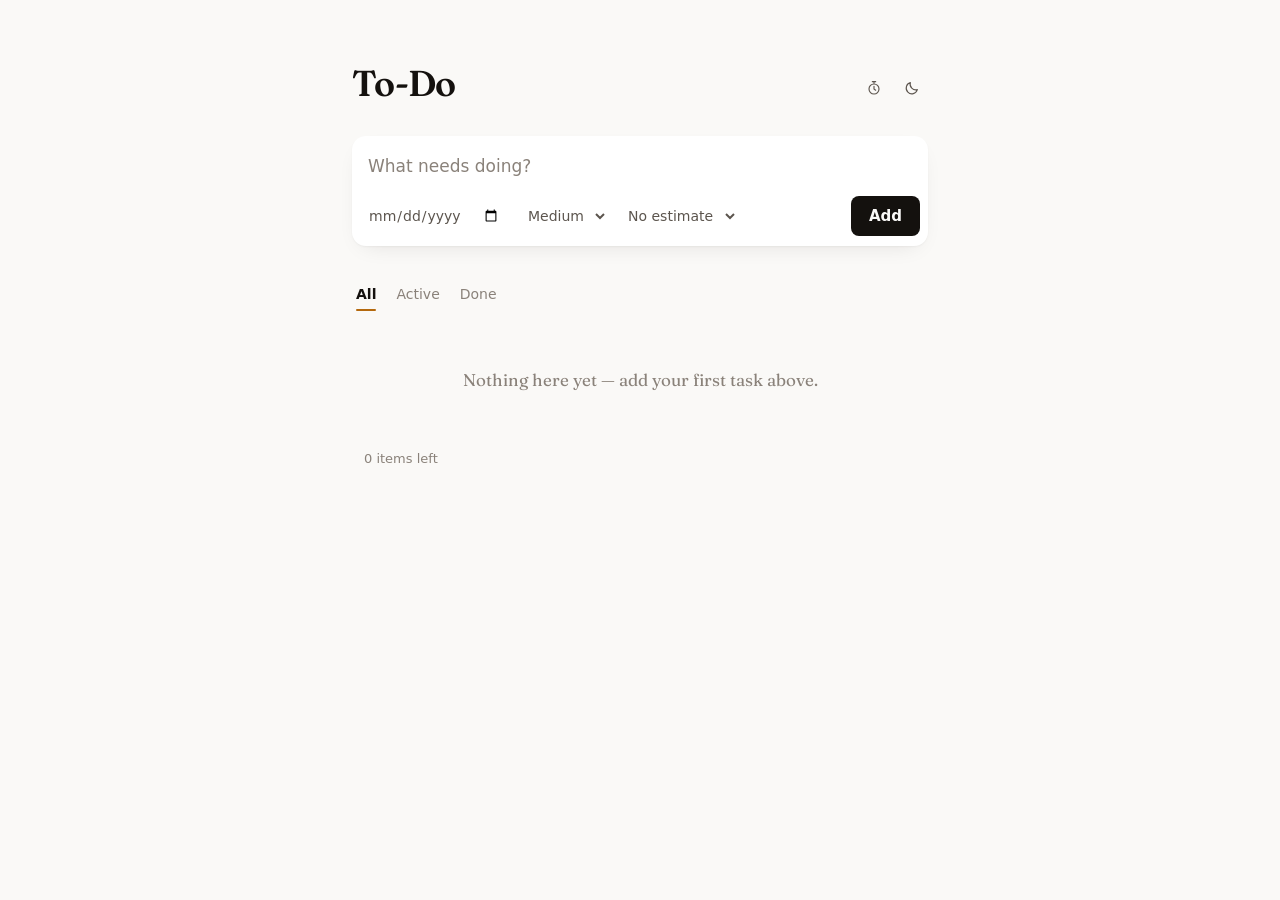
==== index.html @ 2651d8e7 "Add a reset control and a standalone full-screen timer Two additions, both aimed at making the timer" ====
<!DOCTYPE html>
<html lang="en">
<head>
  <meta charset="UTF-8">
  <meta name="viewport" content="width=device-width, initial-scale=1.0">
  <title>To-Do</title>
  <meta name="description" content="A simple to-do list with due dates, priorities, and filters. Tasks are stored on your device.">

  <!-- Paths stay relative: the app is served from a /To-Do/ subpath on GitHub
       Pages and must also run straight from the filesystem. -->
  <link rel="preload" href="./fonts/fraunces.woff2" as="font" type="font/woff2" crossorigin>
  <link rel="stylesheet" href="./styles.css">
  <link rel="manifest" href="./manifest.webmanifest">
  <link rel="icon" href="./icons/icon-192.png">
  <link rel="apple-touch-icon" href="./icons/apple-touch-icon.png">

  <meta name="theme-color" content="#faf9f7" media="(prefers-color-scheme: light)">
  <meta name="theme-color" content="#131211" media="(prefers-color-scheme: dark)">
  <meta name="mobile-web-app-capable" content="yes">
  <meta name="apple-mobile-web-app-capable" content="yes">
  <meta name="apple-mobile-web-app-title" content="To-Do">
  <meta name="apple-mobile-web-app-status-bar-style" content="default">
  <script>
    // Applied before first paint so the page never flashes the wrong theme.
    try {
      var stored = localStorage.getItem('todo.theme');
      var theme = stored || (window.matchMedia('(prefers-color-scheme: dark)').matches ? 'dark' : 'light');
      document.documentElement.setAttribute('data-theme', theme);
    } catch (e) {
      document.documentElement.setAttribute('data-theme', 'light');
    }
  </script>
</head>
<body>
  <div class="app">
    <header class="app-header">
      <h1>To-Do</h1>
      <div class="header-actions">
        <button id="install" class="install-button" type="button" hidden>Install</button>
        <button id="timer-open" class="icon-button" type="button" aria-label="Open timer">
          <svg class="icon" viewBox="0 0 24 24" width="16" height="16" aria-hidden="true">
            <circle cx="12" cy="13.5" r="7.5" fill="none" stroke="currentColor" stroke-width="1.7"/>
            <path d="M12 9.5v4l2.5 1.75M9.5 2.5h5M12 2.5v2.2"
                  fill="none" stroke="currentColor" stroke-width="1.7"
                  stroke-linecap="round" stroke-linejoin="round"/>
          </svg>
          <span class="icon-dot" aria-hidden="true"></span>
        </button>
        <button id="theme-toggle" class="icon-button" type="button" aria-label="Switch theme">
          <svg class="icon icon-moon" viewBox="0 0 24 24" width="16" height="16" aria-hidden="true">
            <path d="M20 14.5A8.5 8.5 0 0 1 9.5 4a8.5 8.5 0 1 0 10.5 10.5Z"
                  fill="none" stroke="currentColor" stroke-width="1.7"
                  stroke-linecap="round" stroke-linejoin="round"/>
          </svg>
          <svg class="icon icon-sun" viewBox="0 0 24 24" width="16" height="16" aria-hidden="true">
            <circle cx="12" cy="12" r="4.2" fill="none" stroke="currentColor" stroke-width="1.7"/>
            <path d="M12 2.6v2.2M12 19.2v2.2M21.4 12h-2.2M4.8 12H2.6M18.6 5.4l-1.6 1.6M7 17l-1.6 1.6M18.6 18.6 17 17M7 7 5.4 5.4"
                  fill="none" stroke="currentColor" stroke-width="1.7" stroke-linecap="round"/>
          </svg>
        </button>
      </div>
    </header>

    <form id="add-form" class="add-form" autocomplete="off">
      <div class="field field-text">
        <label for="task-text">Task</label>
        <input id="task-text" name="text" type="text" placeholder="What needs doing?" maxlength="200" required>
      </div>
      <div class="field">
        <label for="task-due">Due date</label>
        <input id="task-due" name="due" type="date">
      </div>
      <div class="field">
        <label for="task-priority">Priority</label>
        <select id="task-priority" name="priority">
          <option value="low">Low</option>
          <option value="medium" selected>Medium</option>
          <option value="high">High</option>
        </select>
      </div>
      <div class="field">
        <label for="task-estimate">Time estimate</label>
        <select id="task-estimate" name="estimate">
          <option value="">No estimate</option>
          <option value="5">5m</option>
          <option value="15">15m</option>
          <option value="25">25m</option>
          <option value="45">45m</option>
          <option value="60">1h</option>
          <option value="90">1h 30m</option>
          <option value="120">2h</option>
        </select>
      </div>
      <button type="submit" class="primary-button">Add</button>
    </form>

    <p id="estimate-hint" class="estimate-hint" hidden></p>

    <section id="focus-bar" class="focus-bar" hidden aria-label="Focus timer">
      <div class="focus-dial">
        <svg viewBox="0 0 44 44" width="44" height="44" aria-hidden="true">
          <circle class="focus-track" cx="22" cy="22" r="19" fill="none" stroke-width="3"/>
          <circle id="focus-arc" class="focus-arc" cx="22" cy="22" r="19" fill="none"
                  stroke-width="3" stroke-linecap="round"
                  transform="rotate(-90 22 22)"/>
        </svg>
      </div>
      <div class="focus-info">
        <span id="focus-task" class="focus-task"></span>
        <span id="focus-remaining" class="focus-remaining" role="timer" aria-live="off"></span>
      </div>
      <div class="focus-controls">
        <button type="button" id="focus-toggle" class="focus-button">Pause</button>
        <button type="button" id="focus-reset" class="focus-button focus-button-quiet">Reset</button>
        <button type="button" id="focus-stop" class="focus-button focus-button-quiet">Stop</button>
      </div>
    </section>

    <div class="filters" role="group" aria-label="Filter tasks">
      <button type="button" class="filter" data-filter="all" aria-pressed="true">All</button>
      <button type="button" class="filter" data-filter="active" aria-pressed="false">Active</button>
      <button type="button" class="filter" data-filter="done" aria-pressed="false">Done</button>
    </div>

    <ul id="task-list" class="task-list"></ul>
    <p id="empty-state" class="empty-state" hidden></p>

    <footer class="app-footer">
      <span id="counter" class="counter" aria-live="polite"></span>
      <span class="footer-actions">
        <button type="button" id="show-stats" class="text-button" hidden>Focus stats</button>
        <button type="button" id="clear-done" class="text-button" hidden>Clear completed</button>
      </span>
    </footer>
  </div>

  <dialog id="times-up" class="dialog">
    <h2 class="dialog-title">Time&rsquo;s up</h2>
    <p class="dialog-task" id="times-up-task"></p>
    <p class="dialog-detail" id="times-up-detail"></p>
    <div class="dialog-actions">
      <button type="button" id="times-up-done" class="primary-button">Done</button>
      <button type="button" class="secondary-button" data-extend="5">+5 min</button>
      <button type="button" class="secondary-button" data-extend="10">+10 min</button>
    </div>
    <button type="button" id="times-up-dismiss" class="text-button dialog-dismiss">Stop without finishing</button>
  </dialog>

  <dialog id="timer-view" class="timer-view" aria-label="Timer">
    <button type="button" id="timer-close" class="timer-close" aria-label="Close timer">
      <svg viewBox="0 0 24 24" width="20" height="20" aria-hidden="true">
        <path d="M6 6l12 12M18 6L6 18" fill="none" stroke="currentColor"
              stroke-width="1.7" stroke-linecap="round"/>
      </svg>
    </button>

    <div class="timer-stage">
      <div class="timer-setup" id="timer-setup">
        <div class="timer-fields">
          <label class="timer-field">
            <input id="timer-hours" type="number" min="0" max="23" step="1"
                   inputmode="numeric" value="0" aria-label="Hours">
            <span>hours</span>
          </label>
          <span class="timer-colon" aria-hidden="true">:</span>
          <label class="timer-field">
            <input id="timer-minutes" type="number" min="0" max="59" step="1"
                   inputmode="numeric" value="25" aria-label="Minutes">
            <span>minutes</span>
          </label>
        </div>
        <div class="timer-presets">
          <button type="button" data-preset="5">5m</button>
          <button type="button" data-preset="10">10m</button>
          <button type="button" data-preset="25">25m</button>
          <button type="button" data-preset="45">45m</button>
          <button type="button" data-preset="60">1h</button>
        </div>
      </div>

      <div class="timer-live" id="timer-live" hidden>
        <svg class="timer-ring" viewBox="0 0 240 240" aria-hidden="true">
          <circle class="timer-track" cx="120" cy="120" r="112" fill="none" stroke-width="2"/>
          <circle id="timer-arc" class="timer-arc" cx="120" cy="120" r="112" fill="none"
                  stroke-width="2" stroke-linecap="round" transform="rotate(-90 120 120)"/>
        </svg>
        <span id="timer-display" class="timer-display" role="timer" aria-live="off"></span>
        <span id="timer-note" class="timer-note"></span>
      </div>
    </div>

    <div class="timer-controls">
      <button type="button" id="timer-primary" class="timer-primary">Start</button>
      <button type="button" id="timer-reset" class="timer-secondary" hidden>Reset</button>
    </div>
  </dialog>

  <dialog id="stats" class="dialog dialog-wide">
    <h2 class="dialog-title">Focus stats</h2>
    <div id="stats-body"></div>
    <div class="dialog-actions">
      <button type="button" id="stats-close" class="primary-button">Close</button>
    </div>
  </dialog>

  <script src="./app.js"></script>
  <script>
    // Service workers need a real origin, so skip registration on file:// —
    // opening index.html straight from disk still works, just without offline.
    if ('serviceWorker' in navigator && location.protocol !== 'file:') {
      window.addEventListener('load', function () {
        navigator.serviceWorker.register('./sw.js').catch(function () {
          // Offline support is an enhancement; the app works regardless.
        });
      });
    }

    // Chrome and Edge fire this when the app is installable. Safari and Firefox
    // never do, so the button simply stays hidden there.
    (function () {
      var button = document.getElementById('install');
      var deferred = null;

      window.addEventListener('beforeinstallprompt', function (event) {
        event.preventDefault();
        deferred = event;
        button.hidden = false;
      });

      button.addEventListener('click', function () {
        if (!deferred) return;
        deferred.prompt();
        deferred = null;
        button.hidden = true;
      });

      window.addEventListener('appinstalled', function () {
        deferred = null;
        button.hidden = true;
      });
    })();
  </script>
</body>
</html>
---- styles.css ----
/* ---------------------------------------------------------------------------
   Ink & amber.

   Palette is deliberately narrow: warm neutrals carry all the structure, and
   exactly one accent (amber) marks what is interactive or imminent. Color is
   never decorative here - if something is colored, it means something.
   Priority is encoded in ink tones rather than a traffic-light scale, so the
   only alarming color in the interface is a genuinely overdue task.
--------------------------------------------------------------------------- */

@font-face {
  font-family: 'Fraunces';
  src: url('./fonts/fraunces.woff2') format('woff2-variations'),
       url('./fonts/fraunces.woff2') format('woff2');
  font-weight: 400 700;
  font-style: normal;
  font-display: swap;
}

:root {
  /* Warm neutrals - the paper the app is printed on. */
  --paper: #faf9f7;
  --surface: #ffffff;
  --surface-hover: #f4f2ee;
  --line: #eae6e0;
  --ink: #14110e;
  --ink-2: #5c554e;
  --ink-3: #8a827a;

  /* The single accent. */
  --accent: #b4690e;
  --accent-soft: rgba(180, 105, 14, 0.1);

  /* Reserved for one job: a task that is genuinely late. */
  --overdue: #b4322c;

  /* Solid buttons invert against the ground, so both themes need the pair. */
  --solid-bg: #14110e;
  --solid-fg: #faf9f7;

  --shadow-card: 0 1px 2px rgba(28, 22, 15, 0.04), 0 8px 24px -12px rgba(28, 22, 15, 0.14);
  --shadow-raised: 0 1px 2px rgba(28, 22, 15, 0.05), 0 12px 28px -14px rgba(28, 22, 15, 0.2);

  --radius: 10px;
  --radius-lg: 14px;

  --display: 'Fraunces', ui-serif, Georgia, 'Times New Roman', serif;
  --body: ui-sans-serif, system-ui, -apple-system, 'Segoe UI', Roboto, Helvetica, Arial, sans-serif;

  color-scheme: light;
}

/* Explicit choice wins over the OS in both directions. */
@media (prefers-color-scheme: dark) {
  :root:not([data-theme="light"]) {
    --paper: #131211;
    --surface: #1a1917;
    --surface-hover: #232120;
    --line: #2b2825;
    --ink: #f3efe9;
    --ink-2: #a89f95;
    --ink-3: #7b736b;
    --accent: #e5a03f;
    --accent-soft: rgba(229, 160, 63, 0.14);
    --overdue: #e2706a;
    --solid-bg: #f3efe9;
    --solid-fg: #14110e;
    --shadow-card: 0 1px 2px rgba(0, 0, 0, 0.4), 0 8px 24px -12px rgba(0, 0, 0, 0.6);
    --shadow-raised: 0 1px 2px rgba(0, 0, 0, 0.45), 0 12px 28px -14px rgba(0, 0, 0, 0.7);

    color-scheme: dark;
  }
}

:root[data-theme="dark"] {
  --paper: #131211;
  --surface: #1a1917;
  --surface-hover: #232120;
  --line: #2b2825;
  --ink: #f3efe9;
  --ink-2: #a89f95;
  --ink-3: #7b736b;
  --accent: #e5a03f;
  --accent-soft: rgba(229, 160, 63, 0.14);
  --overdue: #e2706a;
  --solid-bg: #f3efe9;
  --solid-fg: #14110e;
  --shadow-card: 0 1px 2px rgba(0, 0, 0, 0.4), 0 8px 24px -12px rgba(0, 0, 0, 0.6);
  --shadow-raised: 0 1px 2px rgba(0, 0, 0, 0.45), 0 12px 28px -14px rgba(0, 0, 0, 0.7);

  color-scheme: dark;
}

* {
  box-sizing: border-box;
}

/* An author `display` beats the UA rule for [hidden], so anything toggled by
   the hidden attribute needs this to actually disappear. */
[hidden] {
  display: none !important;
}

body {
  margin: 0;
  padding: 4rem 1.5rem 6rem;
  background: var(--paper);
  color: var(--ink);
  font-family: var(--body);
  font-size: 1rem;
  line-height: 1.5;
  -webkit-font-smoothing: antialiased;
}

.app {
  max-width: 36rem;
  margin: 0 auto;
}

button {
  font: inherit;
  cursor: pointer;
}

:focus-visible {
  outline: 2px solid var(--accent);
  outline-offset: 2px;
  border-radius: 4px;
}

/* Header ------------------------------------------------------------------ */

.app-header {
  display: flex;
  align-items: baseline;
  justify-content: space-between;
  gap: 1rem;
  margin-bottom: 2rem;
}

.app-header h1 {
  margin: 0;
  font-family: var(--display);
  font-optical-sizing: auto;
  font-weight: 600;
  font-size: 2.25rem;
  letter-spacing: -0.02em;
  line-height: 1.1;
}

.header-actions {
  display: flex;
  align-items: center;
  gap: 0.375rem;
}

.install-button {
  height: 2rem;
  padding: 0 0.75rem;
  border: none;
  border-radius: 999px;
  background: var(--accent-soft);
  color: var(--accent);
  font-size: 0.8125rem;
  font-weight: 600;
  transition: background-color 0.15s ease;
}

.install-button:hover {
  background: var(--accent);
  color: var(--solid-fg);
}

.icon-button {
  width: 2rem;
  height: 2rem;
  display: grid;
  place-items: center;
  border: none;
  border-radius: 50%;
  background: transparent;
  color: var(--ink-2);
  transition: background-color 0.15s ease;
}

.icon-button:hover {
  background: var(--surface-hover);
}

/* The icon shows the theme you would switch *to*. */
.icon {
  display: block;
}

.icon-sun {
  display: none;
}

:root[data-theme="dark"] .icon-sun {
  display: block;
}

:root[data-theme="dark"] .icon-moon {
  display: none;
}

@media (prefers-color-scheme: dark) {
  :root:not([data-theme="light"]) .icon-sun {
    display: block;
  }

  :root:not([data-theme="light"]) .icon-moon {
    display: none;
  }
}

/* Compose card ------------------------------------------------------------
   The one raised surface in the app: the place where you put things in. */

.add-form {
  display: grid;
  grid-template-columns: auto auto auto 1fr auto;
  align-items: center;
  gap: 0.5rem;
  padding: 0.5rem 0.5rem 0.625rem;
  background: var(--surface);
  border-radius: var(--radius-lg);
  box-shadow: var(--shadow-card);
  margin-bottom: 2rem;
  transition: box-shadow 0.2s ease;
}

.add-form:focus-within {
  box-shadow: var(--shadow-raised);
}

/* Labels stay for screen readers; the controls read clearly without them. */
.field label {
  position: absolute;
  width: 1px;
  height: 1px;
  padding: 0;
  margin: -1px;
  overflow: hidden;
  clip: rect(0, 0, 0, 0);
  white-space: nowrap;
  border: 0;
}

.field-text {
  min-width: 0;
  grid-column: 1 / -1;
}

.add-form .primary-button {
  grid-column: 5;
}

.field input,
.field select {
  font: inherit;
  color: var(--ink);
  background: transparent;
  border: none;
  border-radius: 8px;
  height: 2.5rem;
  padding: 0 0.5rem;
  width: 100%;
}

.field-text input {
  padding: 0.25rem 0.5rem;
  font-size: 1.0625rem;
  height: 2.75rem;
}

.field-text input::placeholder {
  color: var(--ink-3);
}

.field select {
  color: var(--ink-2);
  font-size: 0.875rem;
  cursor: pointer;
}

.field input[type="date"] {
  color: var(--ink-2);
  font-size: 0.875rem;
  cursor: pointer;
  width: auto;
}

.field input[type="date"]:hover,
.field select:hover {
  background: var(--surface-hover);
}

.primary-button {
  height: 2.5rem;
  padding: 0 1.125rem;
  border: none;
  border-radius: 8px;
  background: var(--solid-bg);
  color: var(--solid-fg);
  font-size: 0.9375rem;
  font-weight: 600;
  transition: opacity 0.15s ease;
}

.primary-button:hover {
  opacity: 0.85;
}

/* Filters -----------------------------------------------------------------
   Plain text tabs. The active one is marked by weight and a short amber rule,
   not a filled pill - the list below should be the loudest thing on screen. */

.filters {
  display: flex;
  gap: 1.25rem;
  margin-bottom: 0.5rem;
  padding: 0 0.25rem;
}

.filter {
  position: relative;
  padding: 0.375rem 0;
  border: none;
  background: none;
  color: var(--ink-3);
  font-size: 0.875rem;
  font-weight: 500;
  transition: color 0.15s ease;
}

.filter:hover {
  color: var(--ink-2);
}

.filter[aria-pressed="true"] {
  color: var(--ink);
  font-weight: 600;
}

.filter[aria-pressed="true"]::after {
  content: "";
  position: absolute;
  left: 0;
  right: 0;
  bottom: 0;
  height: 2px;
  border-radius: 2px;
  background: var(--accent);
}

/* Task list ---------------------------------------------------------------
   Rows sit directly on the paper - no cards, no borders. Separation comes
   from a hairline and from space, so the list scans as a single column. */

.task-list {
  list-style: none;
  margin: 0;
  padding: 0;
}

.task {
  position: relative;
  display: flex;
  align-items: flex-start;
  gap: 0.875rem;
  padding: 0.875rem 0.75rem;
  border-radius: var(--radius);
  transition: background-color 0.15s ease;
}

.task + .task::before {
  content: "";
  position: absolute;
  top: 0;
  left: 0.75rem;
  right: 0.75rem;
  height: 1px;
  background: var(--line);
}

.task:hover,
.task:focus-within {
  background: var(--surface-hover);
}

/* The hairline would cut through the hover shape. */
.task:hover::before,
.task:focus-within::before,
.task:hover + .task::before,
.task:focus-within + .task::before {
  opacity: 0;
}

/* Checkbox ---------------------------------------------------------------- */

.task-checkbox {
  appearance: none;
  -webkit-appearance: none;
  flex: none;
  width: 1.25rem;
  height: 1.25rem;
  margin: 0.125rem 0 0;
  border: 1.5px solid var(--ink-3);
  border-radius: 50%;
  background: transparent;
  cursor: pointer;
  display: grid;
  place-items: center;
  transition: border-color 0.15s ease, background-color 0.15s ease;
}

.task-checkbox:hover {
  border-color: var(--accent);
}

.task-checkbox::after {
  content: "";
  width: 0.625rem;
  height: 0.375rem;
  border-left: 2px solid var(--solid-fg);
  border-bottom: 2px solid var(--solid-fg);
  transform: rotate(-45deg) translate(1px, -1px) scale(0.6);
  opacity: 0;
  transition: opacity 0.12s ease, transform 0.12s ease;
}

.task-checkbox:checked {
  background: var(--accent);
  border-color: var(--accent);
}

.task-checkbox:checked::after {
  opacity: 1;
  transform: rotate(-45deg) translate(1px, -1px) scale(1);
}

/* Task body --------------------------------------------------------------- */

.task-body {
  flex: 1 1 auto;
  min-width: 0;
  display: flex;
  flex-direction: column;
  gap: 0.25rem;
  padding-top: 0.0625rem;
}

.task-text {
  overflow-wrap: anywhere;
  line-height: 1.4;
}

/* Priority reads as weight, not as color - position in the list already
   carries it, since the app sorts by priority. */
.task[data-priority="high"] .task-text {
  font-weight: 600;
}

.task.is-done .task-text {
  color: var(--ink-3);
  text-decoration: line-through;
  text-decoration-color: var(--ink-3);
  text-decoration-thickness: 1px;
}

.task-meta {
  display: flex;
  flex-wrap: wrap;
  align-items: center;
  gap: 0.625rem;
  font-size: 0.8125rem;
  color: var(--ink-3);
}

/* Badges ------------------------------------------------------------------
   Unboxed: a dot plus a word. Only overdue and today earn a color. */

.badge {
  display: inline-flex;
  align-items: center;
  gap: 0.3125rem;
  font-weight: 500;
}

.badge-priority::before {
  content: "";
  width: 0.375rem;
  height: 0.375rem;
  border-radius: 50%;
  background: currentColor;
}

.badge-priority[data-priority="high"] {
  color: var(--ink-2);
}

.badge-priority[data-priority="medium"] {
  color: var(--ink-3);
}

/* Low priority is the default state - a hollow dot, and no visual weight. */
.badge-priority[data-priority="low"] {
  color: var(--ink-3);
}

.badge-priority[data-priority="low"]::before {
  background: transparent;
  box-shadow: inset 0 0 0 1.5px currentColor;
}

.badge-overdue {
  color: var(--overdue);
  font-weight: 600;
}

.badge-today {
  color: var(--accent);
  font-weight: 600;
}

.task.is-done .task-meta,
.task.is-done .badge-priority {
  color: var(--ink-3);
}

/* Inline edit ------------------------------------------------------------- */

.task-edit-input {
  font: inherit;
  color: var(--ink);
  background: var(--surface);
  border: none;
  box-shadow: 0 0 0 2px var(--accent);
  border-radius: 6px;
  padding: 0.125rem 0.375rem;
  margin: -0.125rem -0.375rem;
  width: calc(100% + 0.75rem);
}

.task-edit-input:focus {
  outline: none;
}

/* Row actions -------------------------------------------------------------
   Kept out of the way until the row is hovered or focused. Never display:none,
   so they stay reachable by keyboard. */

.task-actions {
  display: flex;
  gap: 0.125rem;
  flex: none;
  opacity: 1;
  transition: opacity 0.15s ease;
}

@media (hover: hover) {
  .task-actions {
    opacity: 0;
  }

  .task:hover .task-actions,
  .task:focus-within .task-actions,
  .task-actions:focus-within {
    opacity: 1;
  }
}

.task-action {
  width: 1.75rem;
  height: 1.75rem;
  display: grid;
  place-items: center;
  border: none;
  border-radius: 6px;
  background: transparent;
  color: var(--ink-3);
  font-size: 0.875rem;
  line-height: 1;
  transition: color 0.15s ease, background-color 0.15s ease;
}

.task-action:hover {
  background: var(--surface);
  color: var(--ink);
  box-shadow: var(--shadow-card);
}

.task-action.delete:hover {
  color: var(--overdue);
}

/* Empty state & footer ---------------------------------------------------- */

.empty-state {
  margin: 3.5rem 0;
  text-align: center;
  font-family: var(--display);
  font-optical-sizing: auto;
  font-weight: 400;
  font-size: 1.0625rem;
  color: var(--ink-3);
  text-wrap: balance;
}

.app-footer {
  display: flex;
  align-items: center;
  justify-content: space-between;
  gap: 1rem;
  margin-top: 1.5rem;
  padding: 0 0.75rem;
  font-size: 0.8125rem;
  color: var(--ink-3);
}

.counter {
  font-variant-numeric: tabular-nums;
}

.text-button {
  border: none;
  background: none;
  color: var(--ink-3);
  padding: 0.25rem 0;
  font-size: 0.8125rem;
  transition: color 0.15s ease;
}

.text-button:hover {
  color: var(--overdue);
}

/* Responsive -------------------------------------------------------------- */

@media (max-width: 34rem) {
  body {
    padding: 2.5rem 1rem 4rem;
  }

  .app-header h1 {
    font-size: 1.875rem;
  }

  /* Stack the compose card so the text field gets a full line of its own. */
  .add-form {
    grid-template-columns: 1fr auto;
    padding: 0.75rem;
    gap: 0.5rem;
  }

  .field-text {
    grid-column: 1 / -1;
  }

  .field-text input {
    padding-left: 0.5rem;
  }

  .add-form .primary-button {
    grid-column: 2;
  }

  .field input[type="date"] {
    width: 100%;
  }
}

@media (prefers-reduced-motion: reduce) {
  * {
    transition-duration: 0.01ms !important;
    animation-duration: 0.01ms !important;
  }
}

/* Estimate hint -----------------------------------------------------------
   Only appears once there is enough history to say something real. */

.estimate-hint {
  margin: -1.25rem 0 1.5rem;
  padding: 0 0.75rem;
  font-size: 0.8125rem;
  color: var(--ink-3);
}

.hint-button {
  border: none;
  background: none;
  padding: 0;
  color: var(--accent);
  font-size: inherit;
  font-weight: 600;
  text-decoration: underline;
  text-underline-offset: 2px;
}

/* Focus bar ---------------------------------------------------------------
   The one place the app raises its voice, and only while a timer runs. */

.focus-bar {
  display: flex;
  align-items: center;
  gap: 0.875rem;
  padding: 0.75rem 0.875rem;
  margin-bottom: 1.25rem;
  background: var(--surface);
  border-radius: var(--radius-lg);
  box-shadow: var(--shadow-raised);
}

.focus-dial {
  flex: none;
  display: grid;
  place-items: center;
}

.focus-track {
  stroke: var(--line);
}

.focus-arc {
  stroke: var(--accent);
  transition: stroke-dashoffset 0.3s linear;
}

.focus-bar[data-state="paused"] .focus-arc {
  stroke: var(--ink-3);
}

.focus-bar[data-state="expired"] .focus-arc {
  stroke: var(--overdue);
}

.focus-info {
  flex: 1 1 auto;
  min-width: 0;
  display: flex;
  flex-direction: column;
  gap: 0.0625rem;
}

.focus-task {
  font-size: 0.8125rem;
  color: var(--ink-3);
  overflow: hidden;
  text-overflow: ellipsis;
  white-space: nowrap;
}

.focus-remaining {
  font-size: 1.5rem;
  font-weight: 600;
  line-height: 1.1;
  font-variant-numeric: tabular-nums;
  letter-spacing: -0.01em;
}

.focus-bar[data-state="paused"] .focus-remaining {
  color: var(--ink-3);
}

.focus-controls {
  flex: none;
  display: flex;
  gap: 0.375rem;
}

.focus-button {
  height: 2rem;
  padding: 0 0.75rem;
  border: none;
  border-radius: 999px;
  background: var(--accent-soft);
  color: var(--accent);
  font-size: 0.8125rem;
  font-weight: 600;
  transition: background-color 0.15s ease, color 0.15s ease;
}

.focus-button:hover {
  background: var(--accent);
  color: var(--solid-fg);
}

.focus-button-quiet {
  background: transparent;
  color: var(--ink-3);
}

.focus-button-quiet:hover {
  background: var(--surface-hover);
  color: var(--ink);
}

/* The row currently being focused. */
.task.is-focused {
  background: var(--accent-soft);
}

.task.is-focused::before,
.task.is-focused + .task::before {
  opacity: 0;
}

.badge-estimate.is-overrun {
  color: var(--overdue);
  font-weight: 600;
}

/* Dialogs ----------------------------------------------------------------- */

.dialog {
  width: min(24rem, calc(100vw - 2rem));
  padding: 1.5rem;
  border: none;
  border-radius: var(--radius-lg);
  background: var(--surface);
  color: var(--ink);
  box-shadow: var(--shadow-raised);
}

.dialog-wide {
  width: min(30rem, calc(100vw - 2rem));
}

.dialog::backdrop {
  background: rgba(20, 17, 14, 0.4);
}

.dialog-title {
  margin: 0 0 0.5rem;
  font-family: var(--display);
  font-optical-sizing: auto;
  font-weight: 600;
  font-size: 1.375rem;
  letter-spacing: -0.01em;
}

.dialog-task {
  margin: 0 0 0.25rem;
  font-size: 1.0625rem;
  overflow-wrap: anywhere;
}

.dialog-detail {
  margin: 0 0 1.25rem;
  font-size: 0.875rem;
  color: var(--ink-3);
}

.dialog-actions {
  display: flex;
  flex-wrap: wrap;
  gap: 0.5rem;
}

.secondary-button {
  height: 2.5rem;
  padding: 0 1rem;
  border: none;
  border-radius: 8px;
  background: var(--surface-hover);
  color: var(--ink);
  font-size: 0.9375rem;
  font-weight: 600;
  transition: background-color 0.15s ease;
}

.secondary-button:hover {
  background: var(--line);
}

.dialog-dismiss {
  display: block;
  margin: 1rem auto 0;
}

.footer-actions {
  display: flex;
  gap: 1rem;
}

/* Stats ------------------------------------------------------------------- */

.stats-lede {
  margin: 0 0 1.25rem;
  color: var(--ink-2);
}

.stats-table {
  width: 100%;
  border-collapse: collapse;
  font-size: 0.875rem;
  font-variant-numeric: tabular-nums;
}

.stats-table th {
  text-align: left;
  padding: 0 0.5rem 0.5rem 0;
  font-size: 0.75rem;
  font-weight: 600;
  text-transform: uppercase;
  letter-spacing: 0.04em;
  color: var(--ink-3);
}

.stats-table td {
  padding: 0.5rem 0.5rem 0.5rem 0;
  border-top: 1px solid var(--line);
}

.stats-table tr.is-overrun td:last-child {
  color: var(--overdue);
  font-weight: 600;
}

.stats-subtitle {
  margin: 1.5rem 0 0.5rem;
  font-size: 0.75rem;
  font-weight: 600;
  text-transform: uppercase;
  letter-spacing: 0.04em;
  color: var(--ink-3);
}

.stats-list {
  list-style: none;
  margin: 0 0 1.25rem;
  padding: 0;
  font-size: 0.875rem;
}

.stats-list li {
  display: flex;
  justify-content: space-between;
  gap: 1rem;
  padding: 0.4375rem 0;
  border-top: 1px solid var(--line);
}

.stats-name {
  overflow: hidden;
  text-overflow: ellipsis;
  white-space: nowrap;
}

.stats-value {
  flex: none;
  color: var(--ink-3);
  font-variant-numeric: tabular-nums;
}

.stats-value.is-overrun {
  color: var(--overdue);
  font-weight: 600;
}

.stats-footnote {
  margin: 0 0 1.25rem;
  font-size: 0.8125rem;
  color: var(--ink-3);
}

@media (max-width: 34rem) {
  .focus-remaining {
    font-size: 1.25rem;
  }

  .focus-controls {
    flex-direction: column;
  }

  .focus-button {
    height: 1.75rem;
  }
}

/* Header timer button ------------------------------------------------------
   A dot on the icon so a running timer stays visible from the list. */

.icon-button {
  position: relative;
}

.icon-dot {
  position: absolute;
  top: 0.1875rem;
  right: 0.1875rem;
  width: 0.4375rem;
  height: 0.4375rem;
  border-radius: 50%;
  background: var(--accent);
  box-shadow: 0 0 0 2px var(--paper);
  opacity: 0;
  transition: opacity 0.15s ease;
}

#timer-open[data-state="running"] .icon-dot,
#timer-open[data-state="paused"] .icon-dot,
#timer-open[data-state="expired"] .icon-dot {
  opacity: 1;
}

#timer-open[data-state="paused"] .icon-dot {
  background: var(--ink-3);
}

#timer-open[data-state="expired"] .icon-dot {
  background: var(--overdue);
}

/* Full-screen timer --------------------------------------------------------
   Deliberately bare: a duration, a countdown, and one control. */

.timer-view {
  width: 100vw;
  max-width: 100vw;
  height: 100vh;
  max-height: 100vh;
  margin: 0;
  padding: 0;
  border: none;
  background: var(--paper);
  color: var(--ink);
}

.timer-view::backdrop {
  background: var(--paper);
}

.timer-view[open] {
  display: flex;
  flex-direction: column;
  align-items: center;
  justify-content: center;
  gap: 3rem;
}

.timer-close {
  position: absolute;
  top: 1.25rem;
  right: 1.25rem;
  width: 2.75rem;
  height: 2.75rem;
  display: grid;
  place-items: center;
  border: none;
  border-radius: 50%;
  background: transparent;
  color: var(--ink-3);
  transition: background-color 0.15s ease, color 0.15s ease;
}

.timer-close:hover {
  background: var(--surface-hover);
  color: var(--ink);
}

.timer-stage {
  display: grid;
  place-items: center;
  width: min(20rem, calc(100vw - 3rem));
  aspect-ratio: 1;
}

.timer-stage > * {
  grid-area: 1 / 1;
}

/* Setup ------------------------------------------------------------------- */

.timer-setup {
  display: flex;
  flex-direction: column;
  align-items: center;
  gap: 2.5rem;
}

.timer-fields {
  display: flex;
  align-items: flex-start;
  gap: 0.25rem;
}

.timer-field {
  display: flex;
  flex-direction: column;
  align-items: center;
  gap: 0.375rem;
}

.timer-field input {
  width: 3.5ch;
  padding: 0;
  border: none;
  border-bottom: 2px solid transparent;
  background: transparent;
  color: var(--ink);
  font-family: inherit;
  font-size: 4rem;
  font-weight: 600;
  font-variant-numeric: tabular-nums;
  letter-spacing: -0.03em;
  text-align: center;
  -moz-appearance: textfield;
}

.timer-field input::-webkit-outer-spin-button,
.timer-field input::-webkit-inner-spin-button {
  -webkit-appearance: none;
  margin: 0;
}

.timer-field input:focus {
  outline: none;
  border-bottom-color: var(--accent);
}

.timer-field span {
  font-size: 0.6875rem;
  font-weight: 600;
  text-transform: uppercase;
  letter-spacing: 0.08em;
  color: var(--ink-3);
}

.timer-colon {
  font-size: 4rem;
  font-weight: 600;
  line-height: 1;
  color: var(--ink-3);
}

.timer-presets {
  display: flex;
  flex-wrap: wrap;
  justify-content: center;
  gap: 0.5rem;
}

.timer-presets button {
  height: 2rem;
  padding: 0 0.875rem;
  border: none;
  border-radius: 999px;
  background: var(--surface-hover);
  color: var(--ink-2);
  font-size: 0.8125rem;
  font-weight: 600;
  transition: background-color 0.15s ease, color 0.15s ease;
}

.timer-presets button:hover {
  background: var(--accent-soft);
  color: var(--accent);
}

/* Live -------------------------------------------------------------------- */

.timer-live {
  display: grid;
  place-items: center;
  width: 100%;
  height: 100%;
}

.timer-live > * {
  grid-area: 1 / 1;
}

.timer-ring {
  width: 100%;
  height: 100%;
}

.timer-track {
  stroke: var(--line);
}

.timer-arc {
  stroke: var(--accent);
  transition: stroke-dashoffset 0.3s linear;
}

.timer-view[data-state="paused"] .timer-arc {
  stroke: var(--ink-3);
}

.timer-view[data-state="expired"] .timer-arc {
  stroke: var(--overdue);
}

.timer-display {
  font-size: clamp(3rem, 14vw, 4.5rem);
  font-weight: 600;
  line-height: 1;
  font-variant-numeric: tabular-nums;
  letter-spacing: -0.03em;
}

.timer-view[data-state="paused"] .timer-display {
  color: var(--ink-3);
}

.timer-note {
  align-self: end;
  margin-bottom: 22%;
  font-size: 0.6875rem;
  font-weight: 600;
  text-transform: uppercase;
  letter-spacing: 0.08em;
  color: var(--ink-3);
}

.timer-view[data-state="expired"] .timer-note {
  color: var(--overdue);
}

/* Controls ---------------------------------------------------------------- */

.timer-controls {
  display: flex;
  align-items: center;
  gap: 0.75rem;
  min-height: 2.75rem;
}

.timer-primary {
  min-width: 9rem;
  height: 2.75rem;
  padding: 0 1.5rem;
  border: none;
  border-radius: 999px;
  background: var(--solid-bg);
  color: var(--solid-fg);
  font-size: 0.9375rem;
  font-weight: 600;
  transition: opacity 0.15s ease;
}

.timer-primary:hover {
  opacity: 0.85;
}

.timer-primary:disabled {
  opacity: 0.35;
  cursor: default;
}

.timer-secondary {
  height: 2.75rem;
  padding: 0 1.25rem;
  border: none;
  border-radius: 999px;
  background: transparent;
  color: var(--ink-3);
  font-size: 0.9375rem;
  transition: background-color 0.15s ease, color 0.15s ease;
}

.timer-secondary:hover {
  background: var(--surface-hover);
  color: var(--ink);
}

@media (max-width: 34rem) {
  .timer-view[open] {
    gap: 2rem;
  }

  .timer-field input,
  .timer-colon {
    font-size: 3rem;
  }
}
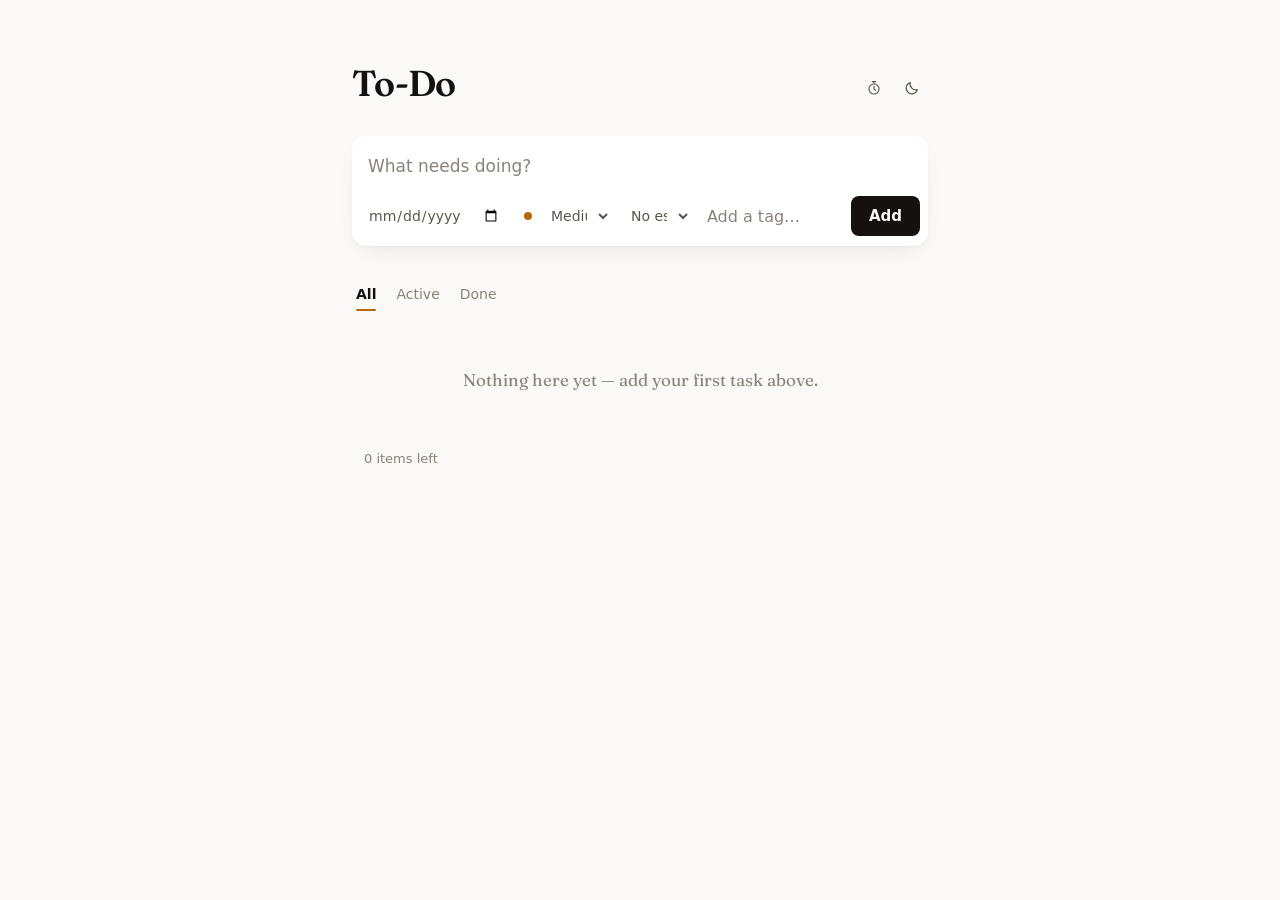
==== commit 0a5e7645: "Composer: live priority dot and draft tag chips Priority gains a colored dot beside the dropdown tha" ====
--- a/index.html
+++ b/index.html
@@ -70,8 +70,9 @@
         <label for="task-due">Due date</label>
         <input id="task-due" name="due" type="date">
       </div>
-      <div class="field">
+      <div class="field field-priority">
         <label for="task-priority">Priority</label>
+        <span class="priority-dot" id="priority-dot" data-priority="medium" aria-hidden="true"></span>
         <select id="task-priority" name="priority">
           <option value="low">Low</option>
           <option value="medium" selected>Medium</option>
@@ -91,7 +92,13 @@
           <option value="120">2h</option>
         </select>
       </div>
+      <div class="field field-tags">
+        <label for="task-tags">Tags</label>
+        <input id="task-tags" name="tags" type="text" placeholder="Add a tag…"
+               maxlength="24" autocomplete="off">
+      </div>
       <button type="submit" class="primary-button">Add</button>
+      <ul id="tag-chips" class="tag-chips" hidden></ul>
     </form>
 
     <p id="estimate-hint" class="estimate-hint" hidden></p>
--- a/styles.css
+++ b/styles.css
@@ -4,8 +4,8 @@
    Palette is deliberately narrow: warm neutrals carry all the structure, and
    exactly one accent (amber) marks what is interactive or imminent. Color is
    never decorative here - if something is colored, it means something.
-   Priority is encoded in ink tones rather than a traffic-light scale, so the
-   only alarming color in the interface is a genuinely overdue task.
+   Priority carries a traffic-light scale (red / amber / green) by request; it
+   is kept to small marks - a dot and a 3px rule - so the rows stay calm.
 --------------------------------------------------------------------------- */
 
 @font-face {
@@ -33,6 +33,11 @@
 
   /* Reserved for one job: a task that is genuinely late. */
   --overdue: #b4322c;
+
+  /* Priority now reads as a traffic light, by request. */
+  --priority-high: #b4322c;
+  --priority-medium: #b4690e;
+  --priority-low: #3f7d52;
 
   /* Solid buttons invert against the ground, so both themes need the pair. */
   --solid-bg: #14110e;
@@ -63,6 +68,9 @@
     --accent: #e5a03f;
     --accent-soft: rgba(229, 160, 63, 0.14);
     --overdue: #e2706a;
+    --priority-high: #e2706a;
+    --priority-medium: #e5a03f;
+    --priority-low: #6fbf85;
     --solid-bg: #f3efe9;
     --solid-fg: #14110e;
     --shadow-card: 0 1px 2px rgba(0, 0, 0, 0.4), 0 8px 24px -12px rgba(0, 0, 0, 0.6);
@@ -83,6 +91,9 @@
   --accent: #e5a03f;
   --accent-soft: rgba(229, 160, 63, 0.14);
   --overdue: #e2706a;
+  --priority-high: #e2706a;
+  --priority-medium: #e5a03f;
+  --priority-low: #6fbf85;
   --solid-bg: #f3efe9;
   --solid-fg: #14110e;
   --shadow-card: 0 1px 2px rgba(0, 0, 0, 0.4), 0 8px 24px -12px rgba(0, 0, 0, 0.6);
@@ -219,7 +230,8 @@
 
 .add-form {
   display: grid;
-  grid-template-columns: auto auto auto 1fr auto;
+  /* The tag field gets a floor so the estimate select cannot squeeze it out. */
+  grid-template-columns: auto auto auto minmax(9rem, 1fr) auto;
   align-items: center;
   gap: 0.5rem;
   padding: 0.5rem 0.5rem 0.625rem;
@@ -254,6 +266,52 @@
 
 .add-form .primary-button {
   grid-column: 5;
+}
+
+.field-priority {
+  display: flex;
+  align-items: center;
+  gap: 0.4375rem;
+  padding-left: 0.5rem;
+}
+
+.field-priority select {
+  padding-left: 0;
+}
+
+.priority-dot {
+  flex: none;
+  width: 0.5rem;
+  height: 0.5rem;
+  border-radius: 50%;
+  background: var(--priority-medium);
+  transition: background-color 0.15s ease;
+}
+
+.priority-dot[data-priority="high"] { background: var(--priority-high); }
+.priority-dot[data-priority="medium"] { background: var(--priority-medium); }
+.priority-dot[data-priority="low"] { background: var(--priority-low); }
+
+.field-tags {
+  min-width: 0;
+}
+
+.field-tags input {
+  font-size: 0.875rem;
+  color: var(--ink);
+}
+
+.field-tags input::placeholder {
+  color: var(--ink-3);
+}
+
+.field-tags input:hover:not(:disabled) {
+  background: var(--surface-hover);
+}
+
+.field-tags input:disabled {
+  cursor: not-allowed;
+  color: var(--ink-3);
 }
 
 .field input,
@@ -1278,3 +1336,61 @@
     font-size: 3rem;
   }
 }
+
+/* Tag chips ---------------------------------------------------------------
+   Draft tags, held in the composer until the task is added. */
+
+.tag-chips {
+  grid-column: 1 / -1;
+  list-style: none;
+  display: flex;
+  flex-wrap: wrap;
+  gap: 0.375rem;
+  margin: 0;
+  padding: 0.25rem 0.5rem 0;
+}
+
+.tag-chip {
+  display: inline-flex;
+  align-items: center;
+  gap: 0.25rem;
+  height: 1.5rem;
+  padding: 0 0.25rem 0 0.625rem;
+  border-radius: 999px;
+  background: var(--accent-soft);
+  color: var(--accent);
+  font-size: 0.75rem;
+  font-weight: 600;
+}
+
+.tag-chip-remove {
+  width: 1.125rem;
+  height: 1.125rem;
+  display: grid;
+  place-items: center;
+  border: none;
+  border-radius: 50%;
+  background: transparent;
+  color: inherit;
+  font-size: 0.875rem;
+  line-height: 1;
+  opacity: 0.65;
+  transition: opacity 0.15s ease, background-color 0.15s ease;
+}
+
+.tag-chip-remove:hover {
+  opacity: 1;
+  background: var(--accent);
+  color: var(--solid-fg);
+}
+
+@media (max-width: 34rem) {
+  /* The tag field needs a full line of its own once the row wraps. */
+  .field-tags {
+    grid-column: 1 / -1;
+  }
+
+  .field-priority {
+    padding-left: 0.25rem;
+  }
+}
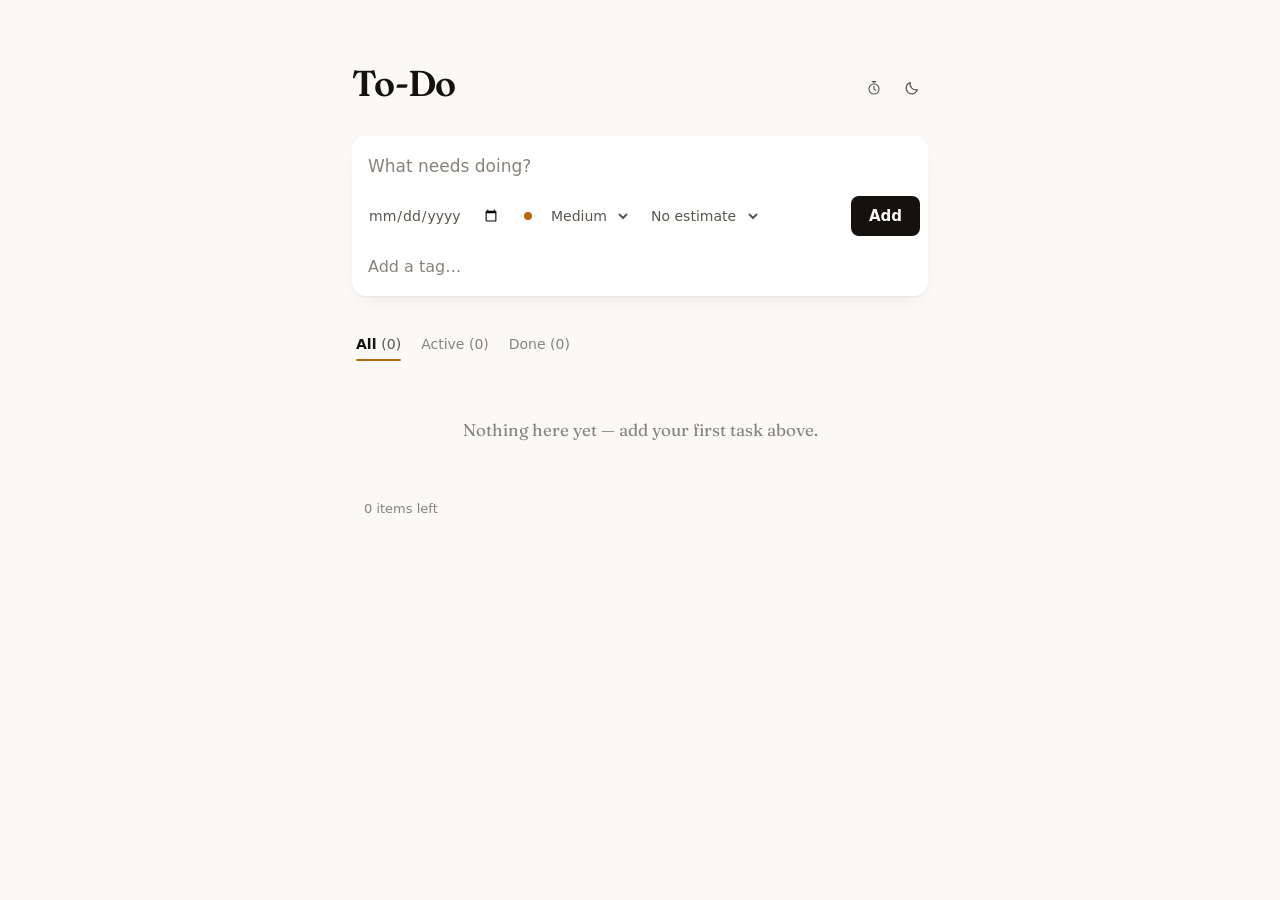
==== commit dcf9c95b: "Task rows: priority border, due pills, tags and tab counts Every row gains a 3px left border in its " ====
--- a/index.html
+++ b/index.html
@@ -124,9 +124,9 @@
     </section>
 
     <div class="filters" role="group" aria-label="Filter tasks">
-      <button type="button" class="filter" data-filter="all" aria-pressed="true">All</button>
-      <button type="button" class="filter" data-filter="active" aria-pressed="false">Active</button>
-      <button type="button" class="filter" data-filter="done" aria-pressed="false">Done</button>
+      <button type="button" class="filter" data-filter="all" aria-pressed="true">All <span class="filter-count"></span></button>
+      <button type="button" class="filter" data-filter="active" aria-pressed="false">Active <span class="filter-count"></span></button>
+      <button type="button" class="filter" data-filter="done" aria-pressed="false">Done <span class="filter-count"></span></button>
     </div>
 
     <ul id="task-list" class="task-list"></ul>
--- a/styles.css
+++ b/styles.css
@@ -33,6 +33,7 @@
 
   /* Reserved for one job: a task that is genuinely late. */
   --overdue: #b4322c;
+  --overdue-soft: rgba(180, 50, 44, 0.1);
 
   /* Priority now reads as a traffic light, by request. */
   --priority-high: #b4322c;
@@ -68,6 +69,7 @@
     --accent: #e5a03f;
     --accent-soft: rgba(229, 160, 63, 0.14);
     --overdue: #e2706a;
+    --overdue-soft: rgba(226, 112, 106, 0.15);
     --priority-high: #e2706a;
     --priority-medium: #e5a03f;
     --priority-low: #6fbf85;
@@ -91,6 +93,7 @@
   --accent: #e5a03f;
   --accent-soft: rgba(229, 160, 63, 0.14);
   --overdue: #e2706a;
+  --overdue-soft: rgba(226, 112, 106, 0.15);
   --priority-high: #e2706a;
   --priority-medium: #e5a03f;
   --priority-low: #6fbf85;
@@ -230,8 +233,7 @@
 
 .add-form {
   display: grid;
-  /* The tag field gets a floor so the estimate select cannot squeeze it out. */
-  grid-template-columns: auto auto auto minmax(9rem, 1fr) auto;
+  grid-template-columns: auto auto auto 1fr auto;
   align-items: center;
   gap: 0.5rem;
   padding: 0.5rem 0.5rem 0.625rem;
@@ -266,6 +268,7 @@
 
 .add-form .primary-button {
   grid-column: 5;
+  grid-row: 2;
 }
 
 .field-priority {
@@ -294,11 +297,17 @@
 
 .field-tags {
   min-width: 0;
+  grid-column: 1 / -1;
+  grid-row: 3;
 }
 
 .field-tags input {
   font-size: 0.875rem;
   color: var(--ink);
+  border-top: 1px solid var(--line);
+  border-radius: 0;
+  padding: 0 0.5rem;
+  margin-top: 0.125rem;
 }
 
 .field-tags input::placeholder {
@@ -428,9 +437,15 @@
   align-items: flex-start;
   gap: 0.875rem;
   padding: 0.875rem 0.75rem;
+  padding-left: calc(0.75rem - 3px);
+  border-left: 3px solid var(--priority-medium);
   border-radius: var(--radius);
   transition: background-color 0.15s ease;
 }
+
+.task[data-priority="high"] { border-left-color: var(--priority-high); }
+.task[data-priority="medium"] { border-left-color: var(--priority-medium); }
+.task[data-priority="low"] { border-left-color: var(--priority-low); }
 
 .task + .task::before {
   content: "";
@@ -554,32 +569,41 @@
   background: currentColor;
 }
 
-.badge-priority[data-priority="high"] {
-  color: var(--ink-2);
-}
-
-.badge-priority[data-priority="medium"] {
-  color: var(--ink-3);
-}
-
-/* Low priority is the default state - a hollow dot, and no visual weight. */
-.badge-priority[data-priority="low"] {
-  color: var(--ink-3);
-}
-
-.badge-priority[data-priority="low"]::before {
-  background: transparent;
-  box-shadow: inset 0 0 0 1.5px currentColor;
+.badge-priority {
+  color: var(--ink-3);
+}
+
+/* The dot carries the priority hue; the word stays quiet so the row does not
+   turn into three competing colours. */
+.badge-priority[data-priority="high"]::before { background: var(--priority-high); }
+.badge-priority[data-priority="medium"]::before { background: var(--priority-medium); }
+.badge-priority[data-priority="low"]::before { background: var(--priority-low); }
+
+.badge-due {
+  padding: 0.0625rem 0.4375rem;
+  border-radius: 999px;
+  font-size: 0.75rem;
+  font-weight: 600;
 }
 
 .badge-overdue {
+  background: var(--overdue-soft);
   color: var(--overdue);
-  font-weight: 600;
 }
 
 .badge-today {
+  background: var(--accent-soft);
   color: var(--accent);
-  font-weight: 600;
+}
+
+.badge-future {
+  background: var(--surface-hover);
+  color: var(--ink-3);
+}
+
+.task.is-done .badge-future,
+.task.is-done .badge-priority {
+  opacity: 0.7;
 }
 
 .task.is-done .task-meta,
@@ -722,6 +746,15 @@
 
   .add-form .primary-button {
     grid-column: 2;
+    grid-row: 3;
+  }
+
+  .field-tags {
+    grid-row: 4;
+  }
+
+  .tag-chips {
+    grid-row: 5;
   }
 
   .field input[type="date"] {
@@ -1342,6 +1375,7 @@
 
 .tag-chips {
   grid-column: 1 / -1;
+  grid-row: 4;
   list-style: none;
   display: flex;
   flex-wrap: wrap;
@@ -1385,12 +1419,54 @@
 }
 
 @media (max-width: 34rem) {
-  /* The tag field needs a full line of its own once the row wraps. */
-  .field-tags {
-    grid-column: 1 / -1;
-  }
-
   .field-priority {
     padding-left: 0.25rem;
   }
 }
+
+/* Task tags ---------------------------------------------------------------
+   Descriptive metadata, sitting under the title and its meta line. */
+
+.task-tags {
+  list-style: none;
+  display: flex;
+  flex-wrap: wrap;
+  gap: 0.3125rem;
+  margin: 0.125rem 0 0;
+  padding: 0;
+}
+
+.task-tag {
+  padding: 0.0625rem 0.5rem;
+  border-radius: 999px;
+  background: var(--surface-hover);
+  color: var(--ink-2);
+  font-size: 0.6875rem;
+  font-weight: 600;
+  letter-spacing: 0.01em;
+  overflow-wrap: anywhere;
+}
+
+.task.is-done .task-tag {
+  opacity: 0.6;
+}
+
+/* A hovered row raises its own surface, so the flat chips need to lift too. */
+.task:hover .task-tag,
+.task:focus-within .task-tag,
+.task:hover .badge-future,
+.task:focus-within .badge-future {
+  background: var(--surface);
+}
+
+/* Tab counts -------------------------------------------------------------- */
+
+.filter-count {
+  font-variant-numeric: tabular-nums;
+  color: var(--ink-3);
+  font-weight: 500;
+}
+
+.filter[aria-pressed="true"] .filter-count {
+  color: var(--ink-2);
+}
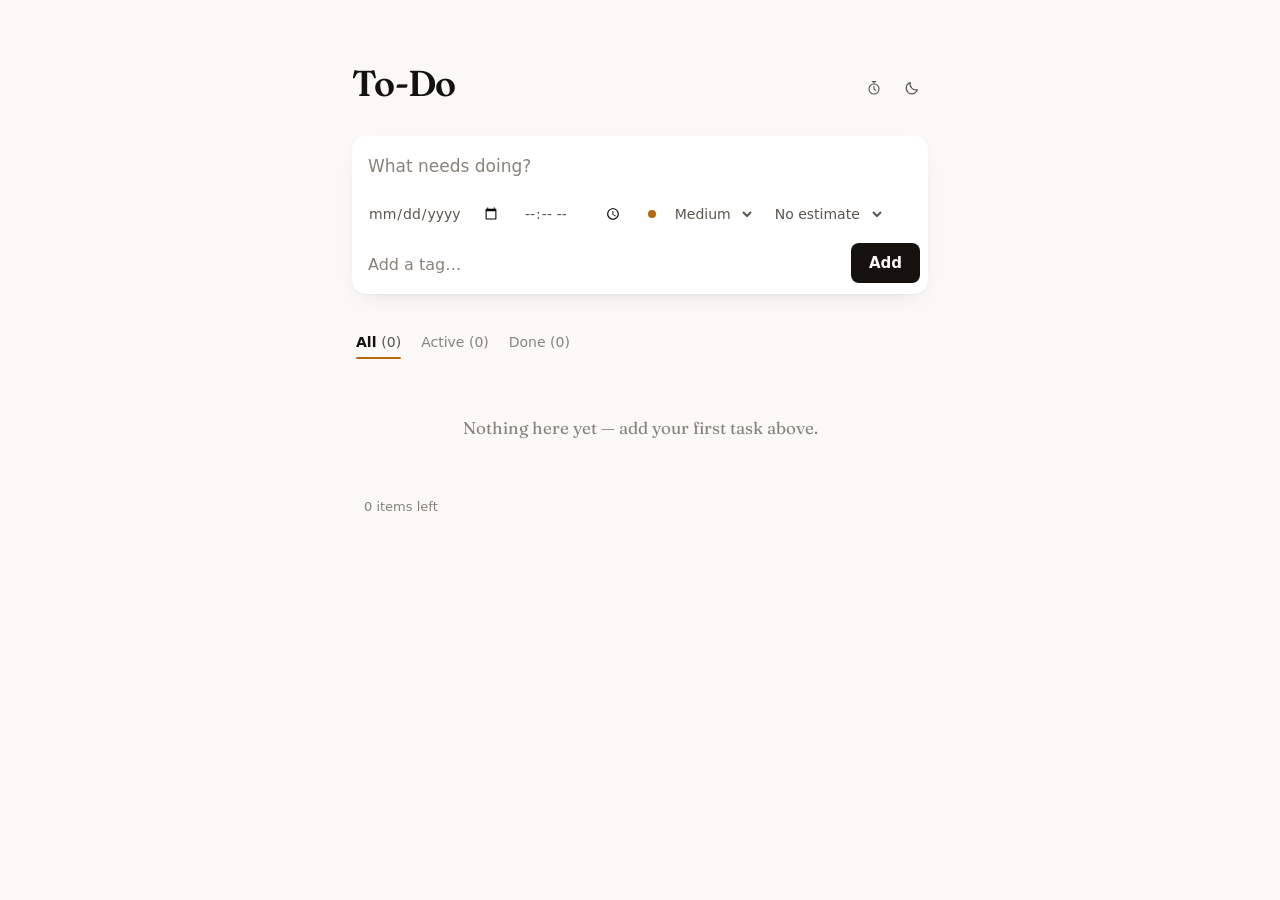
==== commit 202c4df7: "Add full task editing and time-based escalation Editing a task reached only its title, which left es" ====
--- a/index.html
+++ b/index.html
@@ -66,9 +66,14 @@
         <label for="task-text">Task</label>
         <input id="task-text" name="text" type="text" placeholder="What needs doing?" maxlength="200" required>
       </div>
+      <div class="add-controls">
       <div class="field">
         <label for="task-due">Due date</label>
         <input id="task-due" name="due" type="date">
+      </div>
+      <div class="field">
+        <label for="task-time">Due time</label>
+        <input id="task-time" name="time" type="time">
       </div>
       <div class="field field-priority">
         <label for="task-priority">Priority</label>
@@ -98,6 +103,7 @@
                maxlength="24" autocomplete="off">
       </div>
       <button type="submit" class="primary-button">Add</button>
+      </div>
       <ul id="tag-chips" class="tag-chips" hidden></ul>
     </form>
 
@@ -135,6 +141,7 @@
     <footer class="app-footer">
       <span id="counter" class="counter" aria-live="polite"></span>
       <span class="footer-actions">
+        <button type="button" id="show-export" class="text-button" hidden>Export</button>
         <button type="button" id="show-stats" class="text-button" hidden>Focus stats</button>
         <button type="button" id="clear-done" class="text-button" hidden>Clear completed</button>
       </span>
@@ -202,6 +209,107 @@
     </div>
   </dialog>
 
+  <dialog id="edit" class="dialog dialog-wide">
+    <h2 class="dialog-title">Edit task</h2>
+    <form id="edit-form" class="edit-form" autocomplete="off">
+      <label class="edit-field">
+        <span class="edit-label">Task</span>
+        <input id="edit-text" type="text" maxlength="200" required>
+      </label>
+
+      <div class="edit-row">
+        <label class="edit-field">
+          <span class="edit-label">Due date</span>
+          <input id="edit-due" type="date">
+        </label>
+        <label class="edit-field">
+          <span class="edit-label">Due time</span>
+          <input id="edit-time" type="time">
+        </label>
+      </div>
+
+      <p class="edit-note" id="edit-time-note">A time makes the task escalate to high priority once it passes.</p>
+
+      <div class="edit-push" id="edit-push" hidden>
+        <span class="edit-label">Push it back</span>
+        <div class="edit-push-buttons">
+          <button type="button" data-push="15">15m</button>
+          <button type="button" data-push="60">1h</button>
+          <button type="button" data-push="180">3h</button>
+          <button type="button" data-push="1440">1 day</button>
+        </div>
+      </div>
+
+      <div class="edit-row">
+        <label class="edit-field">
+          <span class="edit-label">Priority</span>
+          <span class="edit-priority">
+            <span class="priority-dot" id="edit-priority-dot" data-priority="medium" aria-hidden="true"></span>
+            <select id="edit-priority">
+              <option value="low">Low</option>
+              <option value="medium">Medium</option>
+              <option value="high">High</option>
+            </select>
+          </span>
+        </label>
+        <label class="edit-field">
+          <span class="edit-label">Time estimate</span>
+          <select id="edit-estimate">
+          <option value="">No estimate</option>
+          <option value="5">5m</option>
+          <option value="15">15m</option>
+          <option value="25">25m</option>
+          <option value="45">45m</option>
+          <option value="60">1h</option>
+          <option value="90">1h 30m</option>
+          <option value="120">2h</option>
+          </select>
+        </label>
+      </div>
+
+      <div class="edit-field">
+        <label class="edit-label" for="edit-tags">Tags</label>
+        <input id="edit-tags" type="text" placeholder="Add a tag…" maxlength="24">
+        <ul id="edit-chips" class="tag-chips tag-chips-standalone" hidden></ul>
+      </div>
+
+      <div class="dialog-actions">
+        <button type="submit" class="primary-button">Save</button>
+        <button type="button" id="edit-cancel" class="secondary-button">Cancel</button>
+      </div>
+    </form>
+  </dialog>
+
+  <dialog id="export" class="dialog dialog-wide">
+    <h2 class="dialog-title">Export</h2>
+    <p class="dialog-detail" id="export-detail"></p>
+
+    <div class="export-options">
+      <button type="button" class="export-option" data-format="reminders">
+        <span class="export-option-name">Reminders file</span>
+        <span class="export-option-note">Tasks as to-dos (VTODO). macOS Reminders, Things, and most
+          task apps import this. iOS Reminders cannot import files.</span>
+      </button>
+      <button type="button" class="export-option" data-format="calendar">
+        <span class="export-option-name">Calendar file</span>
+        <span class="export-option-note">Dated tasks as all-day events with a 9am alert. This is the
+          one that works on iPhone — it opens in Calendar, which then notifies you.</span>
+      </button>
+    </div>
+
+    <details class="export-fallback" id="export-fallback">
+      <summary id="export-fallback-summary">Download didn’t start?</summary>
+      <p class="dialog-detail">Some embedded viewers block downloads. Copy the text below into a
+        file ending in <code>.ics</code> and open that instead.</p>
+      <textarea id="export-text" class="export-text" readonly rows="8"
+                aria-label="Calendar file contents"></textarea>
+    </details>
+
+    <div class="dialog-actions">
+      <button type="button" id="export-close" class="primary-button">Close</button>
+    </div>
+  </dialog>
+
   <dialog id="stats" class="dialog dialog-wide">
     <h2 class="dialog-title">Focus stats</h2>
     <div id="stats-body"></div>
--- a/styles.css
+++ b/styles.css
@@ -232,10 +232,11 @@
    The one raised surface in the app: the place where you put things in. */
 
 .add-form {
-  display: grid;
-  grid-template-columns: auto auto auto 1fr auto;
-  align-items: center;
-  gap: 0.5rem;
+  /* A wrapping row rather than fixed columns: the controls are of unknown
+     intrinsic width, and a grid was silently truncating the selects. */
+  display: flex;
+  flex-direction: column;
+  gap: 0.375rem;
   padding: 0.5rem 0.5rem 0.625rem;
   background: var(--surface);
   border-radius: var(--radius-lg);
@@ -263,12 +264,18 @@
 
 .field-text {
   min-width: 0;
-  grid-column: 1 / -1;
-}
-
+}
+
+.add-controls {
+  display: flex;
+  flex-wrap: wrap;
+  align-items: center;
+  gap: 0.5rem;
+}
+
+/* Add stays at the end of the row, and drops to its own line when they wrap. */
 .add-form .primary-button {
-  grid-column: 5;
-  grid-row: 2;
+  margin-left: auto;
 }
 
 .field-priority {
@@ -295,10 +302,10 @@
 .priority-dot[data-priority="medium"] { background: var(--priority-medium); }
 .priority-dot[data-priority="low"] { background: var(--priority-low); }
 
+/* Takes the rest of the wrapped row, leaving Add pinned to the right. */
 .field-tags {
+  flex: 1 1 10rem;
   min-width: 0;
-  grid-column: 1 / -1;
-  grid-row: 3;
 }
 
 .field-tags input {
@@ -349,6 +356,17 @@
   color: var(--ink-2);
   font-size: 0.875rem;
   cursor: pointer;
+}
+
+.field input[type="time"] {
+  color: var(--ink-2);
+  font-size: 0.875rem;
+  cursor: pointer;
+  width: auto;
+}
+
+.field input[type="time"]:hover {
+  background: var(--surface-hover);
 }
 
 .field input[type="date"] {
@@ -729,36 +747,12 @@
     font-size: 1.875rem;
   }
 
-  /* Stack the compose card so the text field gets a full line of its own. */
   .add-form {
-    grid-template-columns: 1fr auto;
     padding: 0.75rem;
-    gap: 0.5rem;
-  }
-
-  .field-text {
-    grid-column: 1 / -1;
   }
 
   .field-text input {
     padding-left: 0.5rem;
-  }
-
-  .add-form .primary-button {
-    grid-column: 2;
-    grid-row: 3;
-  }
-
-  .field-tags {
-    grid-row: 4;
-  }
-
-  .tag-chips {
-    grid-row: 5;
-  }
-
-  .field input[type="date"] {
-    width: 100%;
   }
 }
 
@@ -1374,8 +1368,6 @@
    Draft tags, held in the composer until the task is added. */
 
 .tag-chips {
-  grid-column: 1 / -1;
-  grid-row: 4;
   list-style: none;
   display: flex;
   flex-wrap: wrap;
@@ -1470,3 +1462,246 @@
 .filter[aria-pressed="true"] .filter-count {
   color: var(--ink-2);
 }
+
+/* Export ------------------------------------------------------------------
+   Two shapes because no single one works everywhere. */
+
+.export-options {
+  display: grid;
+  gap: 0.5rem;
+  margin-bottom: 1.25rem;
+}
+
+.export-option {
+  display: flex;
+  flex-direction: column;
+  gap: 0.25rem;
+  padding: 0.875rem 1rem;
+  border: none;
+  border-radius: var(--radius);
+  background: var(--surface-hover);
+  color: var(--ink);
+  text-align: left;
+  transition: background-color 0.15s ease, opacity 0.15s ease;
+}
+
+.export-option:hover:not(:disabled) {
+  background: var(--accent-soft);
+}
+
+.export-option:disabled {
+  opacity: 0.45;
+  cursor: not-allowed;
+}
+
+.export-option-name {
+  font-weight: 600;
+  font-size: 0.9375rem;
+}
+
+.export-option-note {
+  font-size: 0.8125rem;
+  line-height: 1.45;
+  color: var(--ink-3);
+}
+
+.export-option:hover:not(:disabled) .export-option-name {
+  color: var(--accent);
+}
+
+.export-fallback {
+  margin-bottom: 1.25rem;
+  font-size: 0.8125rem;
+}
+
+.export-fallback summary {
+  cursor: pointer;
+  color: var(--ink-3);
+  padding: 0.25rem 0;
+}
+
+.export-fallback summary:hover {
+  color: var(--ink);
+}
+
+.export-fallback code {
+  font-size: 0.9em;
+  padding: 0.0625rem 0.25rem;
+  border-radius: 4px;
+  background: var(--surface-hover);
+}
+
+.export-text {
+  width: 100%;
+  margin-top: 0.5rem;
+  padding: 0.625rem;
+  border: 1px solid var(--line);
+  border-radius: var(--radius);
+  background: var(--paper);
+  color: var(--ink-2);
+  font-family: ui-monospace, SFMono-Regular, Menlo, Consolas, monospace;
+  font-size: 0.6875rem;
+  line-height: 1.5;
+  resize: vertical;
+}
+
+/* Escalated tasks ---------------------------------------------------------
+   A task whose moment has arrived. It already sorts as high priority; this
+   is the part you see. */
+
+.task.is-escalated {
+  background: var(--overdue-soft);
+}
+
+.task.is-escalated::before,
+.task.is-escalated + .task::before {
+  opacity: 0;
+}
+
+.task.is-escalated .task-text {
+  font-weight: 600;
+}
+
+.task-action-wide {
+  width: auto;
+  padding: 0 0.5rem;
+  font-size: 0.6875rem;
+  font-weight: 600;
+  letter-spacing: 0.01em;
+  color: var(--overdue);
+}
+
+.task-action-wide:hover {
+  background: var(--surface);
+  color: var(--overdue);
+}
+
+/* Escalated rows keep their actions visible - the point is to act on them. */
+@media (hover: hover) {
+  .task.is-escalated .task-actions {
+    opacity: 1;
+  }
+}
+
+/* Edit dialog -------------------------------------------------------------- */
+
+.edit-form {
+  display: flex;
+  flex-direction: column;
+  gap: 1rem;
+}
+
+.edit-field {
+  display: flex;
+  flex-direction: column;
+  gap: 0.3125rem;
+  min-width: 0;
+}
+
+.edit-label {
+  font-size: 0.6875rem;
+  font-weight: 600;
+  text-transform: uppercase;
+  letter-spacing: 0.06em;
+  color: var(--ink-3);
+}
+
+.edit-row {
+  display: grid;
+  grid-template-columns: 1fr 1fr;
+  gap: 0.75rem;
+}
+
+.edit-form input[type="text"],
+.edit-form input[type="date"],
+.edit-form input[type="time"],
+.edit-form select {
+  font: inherit;
+  width: 100%;
+  height: 2.5rem;
+  padding: 0 0.625rem;
+  border: 1px solid var(--line);
+  border-radius: 8px;
+  background: var(--paper);
+  color: var(--ink);
+}
+
+.edit-form input:focus-visible,
+.edit-form select:focus-visible {
+  outline: none;
+  border-color: var(--accent);
+  box-shadow: 0 0 0 1px var(--accent);
+}
+
+.edit-form input:disabled {
+  color: var(--ink-3);
+  cursor: not-allowed;
+}
+
+.edit-priority {
+  position: relative;
+  display: block;
+}
+
+.edit-priority .priority-dot {
+  position: absolute;
+  top: 50%;
+  left: 0.75rem;
+  transform: translateY(-50%);
+  pointer-events: none;
+}
+
+.edit-priority select {
+  padding-left: 1.75rem;
+}
+
+.edit-note {
+  margin: -0.5rem 0 0;
+  font-size: 0.75rem;
+  line-height: 1.5;
+  color: var(--ink-3);
+}
+
+.edit-push {
+  display: flex;
+  flex-wrap: wrap;
+  align-items: center;
+  gap: 0.5rem;
+  padding: 0.75rem;
+  border-radius: var(--radius);
+  background: var(--surface-hover);
+}
+
+.edit-push-buttons {
+  display: flex;
+  flex-wrap: wrap;
+  gap: 0.375rem;
+}
+
+.edit-push button {
+  height: 1.875rem;
+  padding: 0 0.6875rem;
+  border: none;
+  border-radius: 999px;
+  background: var(--surface);
+  color: var(--ink-2);
+  font-size: 0.8125rem;
+  font-weight: 600;
+  transition: background-color 0.15s ease, color 0.15s ease;
+}
+
+.edit-push button:hover {
+  background: var(--accent);
+  color: var(--solid-fg);
+}
+
+.tag-chips-standalone {
+  padding: 0;
+  margin-top: 0.375rem;
+}
+
+@media (max-width: 34rem) {
+  .edit-row {
+    grid-template-columns: 1fr;
+  }
+}
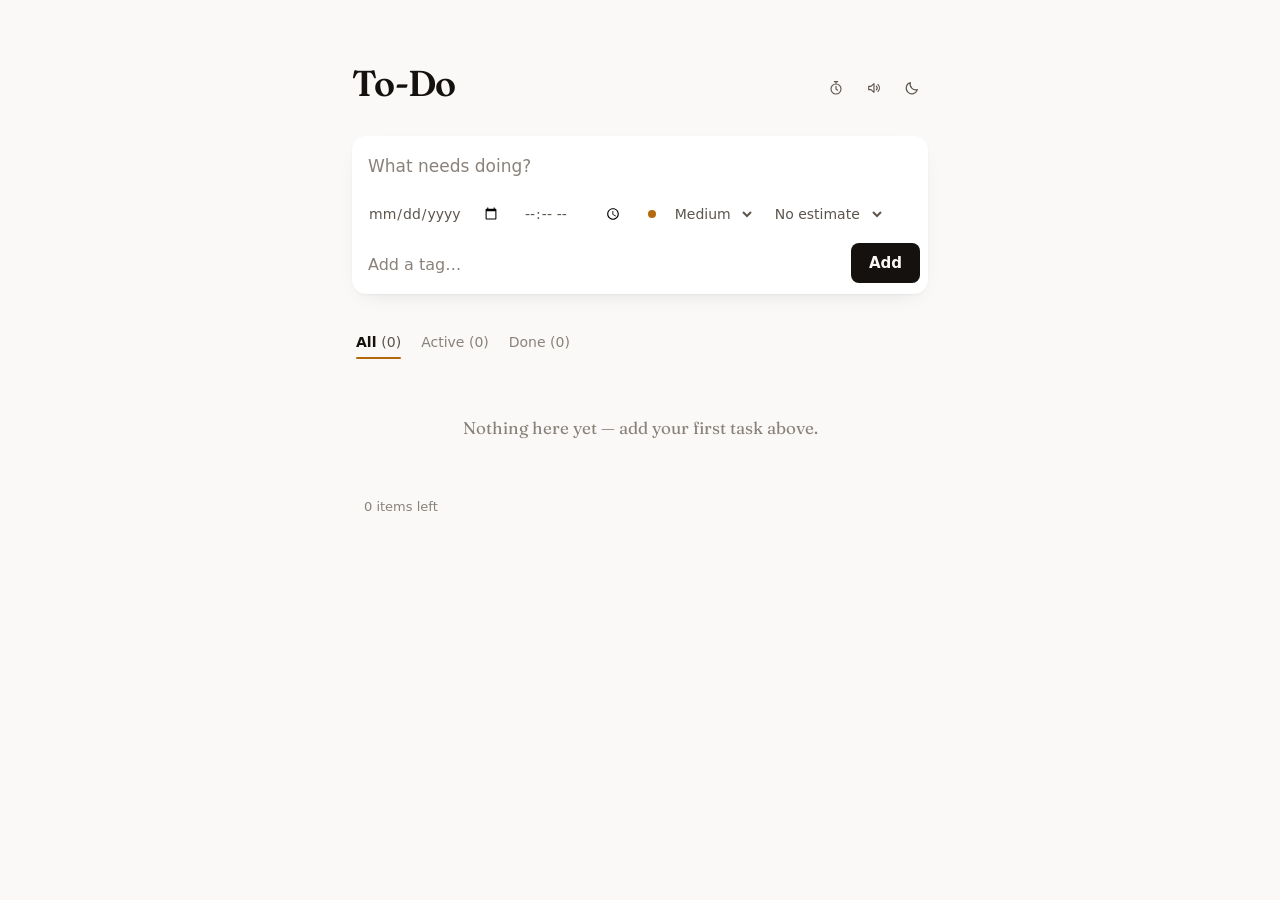
==== commit 53d93b6b: "Ring a soft chime when either timer ends Both the focus timer and the standalone timer now sound whe" ====
--- a/index.html
+++ b/index.html
@@ -46,6 +46,21 @@
           </svg>
           <span class="icon-dot" aria-hidden="true"></span>
         </button>
+        <button id="sound-toggle" class="icon-button" type="button"
+                aria-label="Chime when a timer ends" aria-pressed="true">
+          <svg class="icon icon-sound-on" viewBox="0 0 24 24" width="16" height="16" aria-hidden="true">
+            <path d="M4 9.5h3.5L12 5.5v13L7.5 14.5H4Z" fill="none" stroke="currentColor"
+                  stroke-width="1.7" stroke-linejoin="round"/>
+            <path d="M15.5 9.2a4 4 0 0 1 0 5.6M18 6.8a7.5 7.5 0 0 1 0 10.4"
+                  fill="none" stroke="currentColor" stroke-width="1.7" stroke-linecap="round"/>
+          </svg>
+          <svg class="icon icon-sound-off" viewBox="0 0 24 24" width="16" height="16" aria-hidden="true">
+            <path d="M4 9.5h3.5L12 5.5v13L7.5 14.5H4Z" fill="none" stroke="currentColor"
+                  stroke-width="1.7" stroke-linejoin="round"/>
+            <path d="M16 10l4 4M20 10l-4 4" fill="none" stroke="currentColor"
+                  stroke-width="1.7" stroke-linecap="round"/>
+          </svg>
+        </button>
         <button id="theme-toggle" class="icon-button" type="button" aria-label="Switch theme">
           <svg class="icon icon-moon" viewBox="0 0 24 24" width="16" height="16" aria-hidden="true">
             <path d="M20 14.5A8.5 8.5 0 0 1 9.5 4a8.5 8.5 0 1 0 10.5 10.5Z"
--- a/styles.css
+++ b/styles.css
@@ -1705,3 +1705,21 @@
     grid-template-columns: 1fr;
   }
 }
+
+/* Sound toggle ------------------------------------------------------------- */
+
+.icon-sound-off {
+  display: none;
+}
+
+#sound-toggle[data-state="off"] .icon-sound-on {
+  display: none;
+}
+
+#sound-toggle[data-state="off"] .icon-sound-off {
+  display: block;
+}
+
+#sound-toggle[data-state="off"] {
+  color: var(--ink-3);
+}
